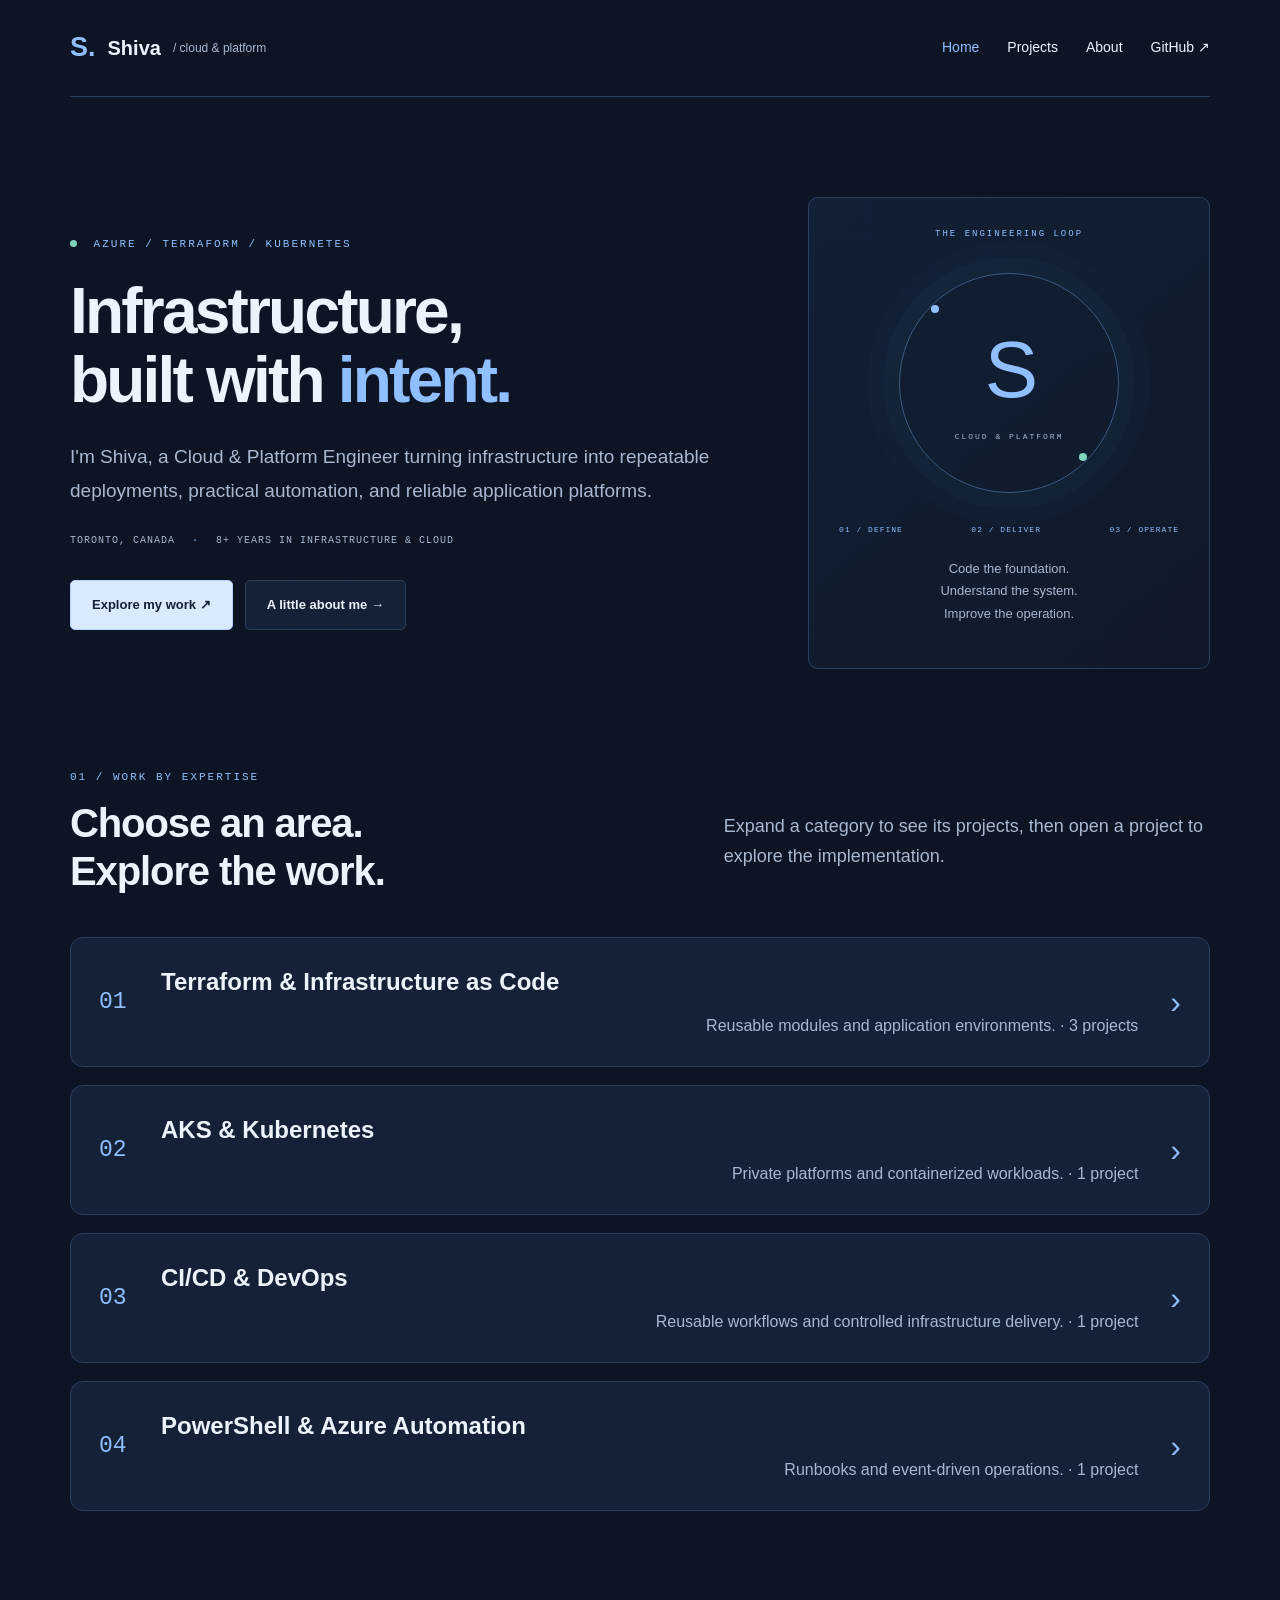
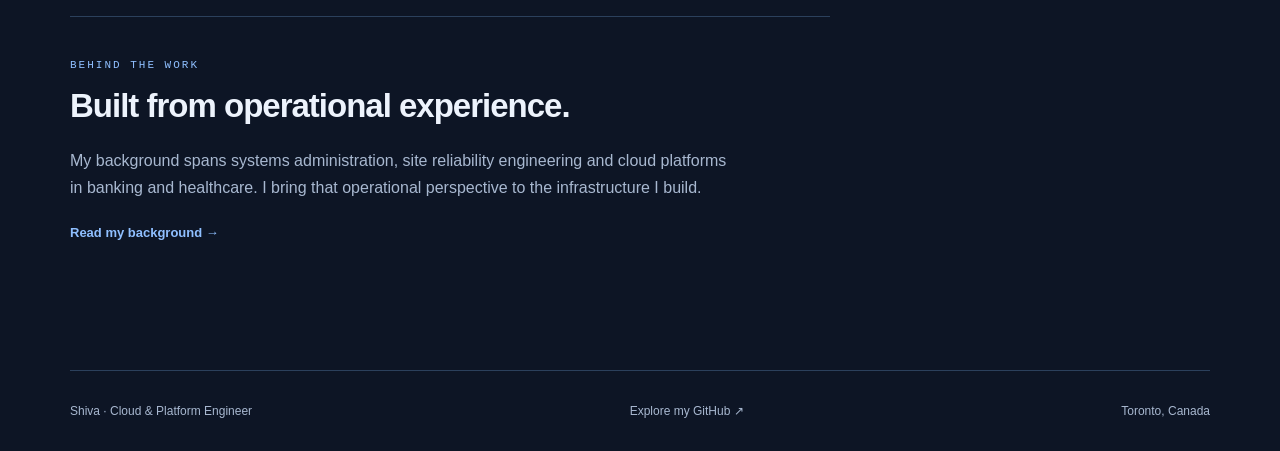
==== index.html @ f5b9aa0a "upload the portfolio" ====
<!doctype html><html lang="en"><head><meta charset="utf-8"><meta name="viewport" content="width=device-width,initial-scale=1"><meta name="description" content="Shiva — Cloud and Platform Engineer. Azure, Terraform, Kubernetes and infrastructure automation projects."><title>Cloud & Platform Engineer | Shiva</title><link rel="stylesheet" href="style.css"></head><body class="home-dark"><a class="skip" href="#main">Skip to content</a><header><a class="brand" href="index.html"><span class="mark">S.</span> Shiva<span class="brand-sub"> / cloud & platform</span></a><nav aria-label="Main navigation"><a aria-current="page" href="index.html">Home</a><a  href="projects.html">Projects</a><a  href="about.html">About</a><a href="https://github.com/shivakpkp">GitHub ↗</a></nav></header><main id="main"><section class="hero"><div><div class="eyebrow"><span class="dot"></span> AZURE / TERRAFORM / KUBERNETES</div><h1>Infrastructure,<br>built with <em>intent.</em></h1><p class="lead">I'm Shiva, a Cloud & Platform Engineer turning infrastructure into repeatable deployments, practical automation, and reliable application platforms.</p><p class="meta">TORONTO, CANADA <span>·</span> 8+ YEARS IN INFRASTRUCTURE & CLOUD</p><div class="actions"><a class="button" href="#work">Explore my work ↗</a><a class="button secondary" href="about.html">A little about me →</a></div></div><aside class="blueprint" aria-label="Engineering focus: define, deliver, operate"><div class="eyebrow">THE ENGINEERING LOOP</div><div class="orbit"><span class="core">S<span>CLOUD & PLATFORM</span></span></div><div class="steps"><span>01 / DEFINE</span><span>02 / DELIVER</span><span>03 / OPERATE</span></div><p>Code the foundation.<br>Understand the system.<br>Improve the operation.</p></aside></section><section class="expertise" id="work" aria-labelledby="work-title"><div class="expertise-heading"><div><div class="eyebrow">01 / WORK BY EXPERTISE</div><h2 id="work-title">Choose an area.<br>Explore the work.</h2></div><p>Expand a category to see its projects, then open a project to explore the implementation.</p></div><div class="categories"><details class="category"><summary><span class="category-number">01</span><span class="category-label"><strong>Terraform & Infrastructure as Code</strong><span>Reusable modules and application environments. · 3 projects</span></span><span class="category-arrow" aria-hidden="true">›</span></summary><div class="category-projects"><article><div><h3><a href="projects/app-service-sql.html">Application infrastructure with Terraform</a></h3><p>App Service and Azure SQL environments, managed identity and repeatable delivery.</p></div><a class="text-link" href="projects/app-service-sql.html">Read case study ↗</a></article><article><div><h3><a href="https://github.com/shivakpkp/terraform-azure-network">Azure network module</a></h3><p>Reusable VNet, subnet and network security group configuration.</p></div><a class="text-link" href="https://github.com/shivakpkp/terraform-azure-network">View repository ↗</a></article><article><div><h3><a href="https://github.com/shivakpkp/terraform-azure-linux-vm">Azure Linux VM</a></h3><p>Terraform infrastructure with lint and plan workflows.</p></div><a class="text-link" href="https://github.com/shivakpkp/terraform-azure-linux-vm">View repository ↗</a></article></div></details><details class="category"><summary><span class="category-number">02</span><span class="category-label"><strong>AKS & Kubernetes</strong><span>Private platforms and containerized workloads. · 1 project</span></span><span class="category-arrow" aria-hidden="true">›</span></summary><div class="category-projects"><article><div><h3><a href="projects/aks-platform.html">Private AKS application platform</a></h3><p>Private AKS, container delivery, hybrid connectivity and role-based access.</p></div><a class="text-link" href="projects/aks-platform.html">Read case study ↗</a></article></div></details><details class="category"><summary><span class="category-number">03</span><span class="category-label"><strong>CI/CD & DevOps</strong><span>Reusable workflows and controlled infrastructure delivery. · 1 project</span></span><span class="category-arrow" aria-hidden="true">›</span></summary><div class="category-projects"><article><div><h3><a href="projects/terraform-actions.html">Reusable Terraform delivery</a></h3><p>Shared setup, plan, apply and destroy-planning composite actions.</p></div><a class="text-link" href="projects/terraform-actions.html">Explore project ↗</a></article></div></details><details class="category"><summary><span class="category-number">04</span><span class="category-label"><strong>PowerShell & Azure Automation</strong><span>Runbooks and event-driven operations. · 1 project</span></span><span class="category-arrow" aria-hidden="true">›</span></summary><div class="category-projects"><article><div><h3><a href="projects/app-service-scaling.html">App Service Plan scaling automation</a></h3><p>Azure Monitor alerts and PowerShell runbooks for capacity changes.</p></div><a class="text-link" href="projects/app-service-scaling.html">Explore project ↗</a></article></div></details></div></section><section class="closing"><div class="eyebrow">BEHIND THE WORK</div><h2>Built from operational experience.</h2><p>My background spans systems administration, site reliability engineering and cloud platforms in banking and healthcare. I bring that operational perspective to the infrastructure I build.</p><a class="text-link" href="about.html">Read my background →</a></section></main><footer><span>Shiva · Cloud & Platform Engineer</span><a href="https://github.com/shivakpkp">Explore my GitHub ↗</a><span>Toronto, Canada</span></footer></body></html>
---- style.css ----
:root{--bg:#0d1525;--panel:#142137;--ink:#edf3fc;--muted:#a8b8d0;--blue:#8fbfff;--line:#26364d}*{box-sizing:border-box}html{scroll-behavior:smooth}body{margin:0;background:var(--bg);color:var(--ink);font-family:Arial,Helvetica,sans-serif;line-height:1.7}body:before{content:"";position:fixed;inset:0;z-index:-1;background-image:linear-gradient(#729be805 1px,transparent 1px),linear-gradient(90deg,#729be805 1px,transparent 1px);background-size:58px 58px}a{color:inherit;text-decoration:none}a:hover{color:var(--blue)}a:focus-visible,summary:focus-visible{outline:2px solid var(--blue);outline-offset:6px}.skip{position:absolute;left:12px;top:-100px;background:var(--ink);color:var(--bg);padding:12px}.skip:focus{top:8px}header,main,footer{max-width:1140px;margin:auto}header{display:flex;align-items:center;justify-content:space-between;padding:25px 0;border-bottom:1px solid var(--line)}.brand{font-size:20px;font-weight:bold;display:flex;align-items:center;gap:12px}.mark{color:var(--blue);font-size:27px}.brand-sub{font-size:12px;color:var(--muted);font-weight:normal}nav{display:flex;gap:28px;font-size:14px}nav a[aria-current]{color:var(--blue)}.hero{display:grid;grid-template-columns:1.65fr 1fr;gap:75px;align-items:center;padding:100px 0 85px}.eyebrow{font:11px/1.5 monospace;letter-spacing:2px;color:var(--blue)}.dot{display:inline-block;width:7px;height:7px;background:#80d5bc;border-radius:50%;margin-right:8px}h1{font-size:64px;line-height:1.08;letter-spacing:-2.8px;margin:25px 0}em{font-style:normal;color:var(--blue)}.lead{font-size:19px;line-height:1.75;color:var(--muted);max-width:720px}p{color:var(--muted)}.meta{font:10px/1.8 monospace;letter-spacing:1px;margin:25px 0}.meta span{padding:0 10px;color:var(--blue)}.actions{display:flex;gap:12px;margin-top:30px;flex-wrap:wrap}.button{display:inline-block;padding:13px 21px;border:1px solid #b5cfff;border-radius:5px;background:#dbe9ff;color:#142137;font-size:13px;font-weight:bold}.button:hover{background:#fff;color:#142137}.secondary{background:var(--panel);color:var(--ink);border-color:var(--line)}.blueprint{padding:30px;border:1px solid var(--line);border-radius:10px;background:linear-gradient(140deg,#16284299,#111c2d99);text-align:center}.blueprint .eyebrow{font-size:9px}.orbit{width:220px;height:220px;border:1px solid #3c5b81;border-radius:50%;margin:32px auto;display:grid;place-items:center;position:relative;box-shadow:0 0 0 16px #7bafff05,0 0 0 32px #7bafff03}.orbit:before,.orbit:after{content:"";position:absolute;background:var(--blue);width:8px;height:8px;border-radius:50%;left:31px;top:31px}.orbit:after{left:auto;top:auto;right:31px;bottom:31px;background:#80d5bc}.core{font-size:80px;line-height:1.1;color:var(--blue);letter-spacing:-5px}.core span{display:block;font:8px monospace;letter-spacing:2px;margin-top:18px;color:var(--muted)}.steps{display:flex;justify-content:space-between;font:8px monospace;color:var(--blue);letter-spacing:1px}.blueprint p{font-size:13px;margin-top:24px}.focus{display:grid;grid-template-columns:repeat(3,1fr);border-top:1px solid var(--line);border-bottom:1px solid var(--line);padding:32px 0;gap:40px;margin-bottom:85px}.focus h3{font-size:18px;margin:12px 0 8px}.focus p{font-size:14px;margin:0}.section-title{display:flex;justify-content:space-between;align-items:end;margin-bottom:30px}h2{font-size:33px;line-height:1.2;letter-spacing:-1px;margin:12px 0 22px}.text-link{font-size:13px;font-weight:bold;color:var(--blue)}.grid{display:grid;grid-template-columns:1fr 1fr;gap:22px}.project{position:relative;padding:30px;background:var(--panel);border:1px solid var(--line);border-radius:7px}.project .eyebrow{font-size:9px}.kind{font:10px monospace;color:var(--muted);margin-top:10px}.project h3{font-size:25px;line-height:1.3;letter-spacing:-.5px;margin:22px 0 15px;max-width:400px}.project h3 span{color:var(--blue)}.project p{font-size:15px;min-height:76px}.repo{margin-left:24px;font-size:12px;color:var(--muted)}.closing{margin:85px 0;padding:40px 0;border-top:1px solid var(--line);max-width:760px}.closing p{max-width:660px}.page-intro{padding:80px 0 45px}.page-intro h1{max-width:850px}.page-intro+.grid{margin-bottom:80px}details{padding:24px 0;border-top:1px solid var(--line)}summary{font-size:21px;cursor:pointer}summary span{float:right;font:12px monospace;color:var(--muted);padding-top:7px}details p{max-width:700px}.case-head{padding:60px 0 40px;border-bottom:1px solid var(--line)}.case-head .eyebrow{margin-top:40px}.case-head h1{max-width:850px;font-size:54px}.tags{display:flex;gap:9px;flex-wrap:wrap;margin:24px 0}.tags span{font:11px monospace;color:var(--blue);border:1px solid var(--line);background:var(--panel);padding:8px 12px;border-radius:3px}.case-layout{display:grid;grid-template-columns:2fr 1fr;gap:80px;margin:35px 0 80px}.case-section{margin-bottom:40px}.case-section p{font-size:17px;line-height:1.9}.case-side{align-self:start;padding:28px;background:var(--panel);border:1px solid var(--line);border-radius:6px;margin-top:10px}.case-side p{font-size:14px}.case-side h3{font-size:18px;line-height:1.5}.case-side .button{margin-top:12px}hr{border:0;border-top:1px solid var(--line);margin:26px 0}footer{border-top:1px solid var(--line);display:flex;justify-content:space-between;padding:30px 0;font-size:12px;color:var(--muted);margin-top:65px}@media(max-width:1200px){header,main,footer{margin-left:6%;margin-right:6%}.hero{gap:35px}.orbit{width:185px;height:185px}}@media(max-width:800px){.hero{grid-template-columns:1fr;padding:60px 0;gap:40px}h1{font-size:50px}.blueprint{display:none}.focus{gap:25px}.brand-sub{display:none}.case-layout{grid-template-columns:1fr;gap:10px}.case-head h1{font-size:42px}.case-side{margin-top:0}.project{padding:24px}.grid{gap:16px}.repo{display:block;margin:12px 0 0}nav{gap:18px}}@media(max-width:550px){header{align-items:flex-start;gap:20px;flex-direction:column;padding:20px 0}nav{width:100%;justify-content:space-between;font-size:13px}h1{font-size:43px;letter-spacing:-1.6px}.lead{font-size:17px}.focus,.grid{grid-template-columns:1fr}.focus{margin-bottom:55px}.focus>div{padding-bottom:16px}.section-title{align-items:start;gap:20px}.section-title h2{font-size:29px}.section-title>a{white-space:nowrap;margin-top:26px}.project p{min-height:0}.page-intro{padding-top:50px}summary span{float:none;display:block;margin-left:19px}.case-head h1{font-size:37px}footer{flex-direction:column;gap:12px}.closing{margin:55px 0}.meta{font-size:9px}}

/* Home: expertise accordion, matching the supplied reference. */
.home-light{--bg:#f4f7ff;--panel:#fff;--ink:#172e55;--muted:#526985;--blue:#2561ce;--line:#cfddf5}.home-light:before{display:none}.home-light .blueprint{background:#edf3ff}.home-light .button{background:#235dc5;color:#fff;border-color:#235dc5}.home-light .secondary{background:#fff;color:#172e55;border-color:#cfddf5}.home-light .orbit{border-color:#adc5e8}.expertise{padding:15px 0 20px;scroll-margin-top:30px}.expertise-heading{display:grid;grid-template-columns:1.2fr 1fr;align-items:center;gap:70px;margin-bottom:42px}.expertise-heading h2{font-size:40px;line-height:1.2;margin:14px 0 0;letter-spacing:-1.1px}.expertise-heading p{font-size:18px;line-height:1.65;margin:20px 0 0}.categories{display:grid;gap:18px}.category{border:1px solid #cfddf5;border-radius:13px;background:#fff;padding:0;overflow:hidden}.category summary{list-style:none;display:flex;align-items:center;gap:32px;padding:28px;min-height:120px}.category summary::-webkit-details-marker{display:none}.category summary>span{float:none;padding:0}.category-number{font:23px monospace!important;color:#2561ce!important;flex:0 0 30px}.category-label{flex:1;min-width:0;font-family:Arial,Helvetica,sans-serif!important}.category-label strong{display:block;font-size:24px;line-height:1.35;color:#172e55}.category-label>span{display:block;font:16px/1.6 Arial,Helvetica,sans-serif;color:#526985;margin-top:7px}.category-arrow{font:32px/1 Arial,Helvetica,sans-serif!important;color:#2561ce!important;transition:transform .15s}.category[open] .category-arrow{transform:rotate(90deg)}.category-projects{border-top:1px solid #dfE7f5;margin:0 28px 0 90px;padding:0 0 8px}.category-projects article{display:flex;justify-content:space-between;align-items:center;gap:25px;padding:22px 0}.category-projects article+article{border-top:1px solid #e7edf7}.category-projects h3{font-size:18px;line-height:1.4;margin:0 0 7px}.category-projects p{font-size:14px;max-width:650px;margin:0}.category-projects .text-link{white-space:nowrap}.category summary:hover{background:#f9fbff}.category summary:focus-visible{outline-offset:-5px}@media(max-width:700px){.expertise-heading{grid-template-columns:1fr;gap:0;margin-bottom:28px}.expertise-heading h2{font-size:34px}.expertise-heading p{font-size:16px}.category summary{gap:16px;padding:22px 18px}.category-label strong{font-size:20px}.category-label>span{font-size:14px}.category-number{font-size:19px!important;flex-basis:25px}.category-projects{margin:0 18px;padding-left:0}.category-projects article{align-items:flex-start;flex-direction:column;gap:12px}.category summary span{margin-left:0}.category-label>span{margin-top:7px}}@media(prefers-reduced-motion:reduce){html{scroll-behavior:auto}.category-arrow{transition:none}}

/* Dark home theme */
.home-dark{--bg:#0d1525;--panel:#142137;--ink:#edf3fc;--muted:#a8b8d0;--blue:#8fbfff;--line:#2b405c}.home-dark .category{background:var(--panel);border-color:var(--line)}.home-dark .category-label strong{color:var(--ink)}.home-dark .category-label>span{color:var(--muted)}.home-dark .category-number,.home-dark .category-arrow{color:var(--blue)!important}.home-dark .category-projects,.home-dark .category-projects article+article{border-color:var(--line)}.home-dark .category summary:hover{background:#1b2d47}
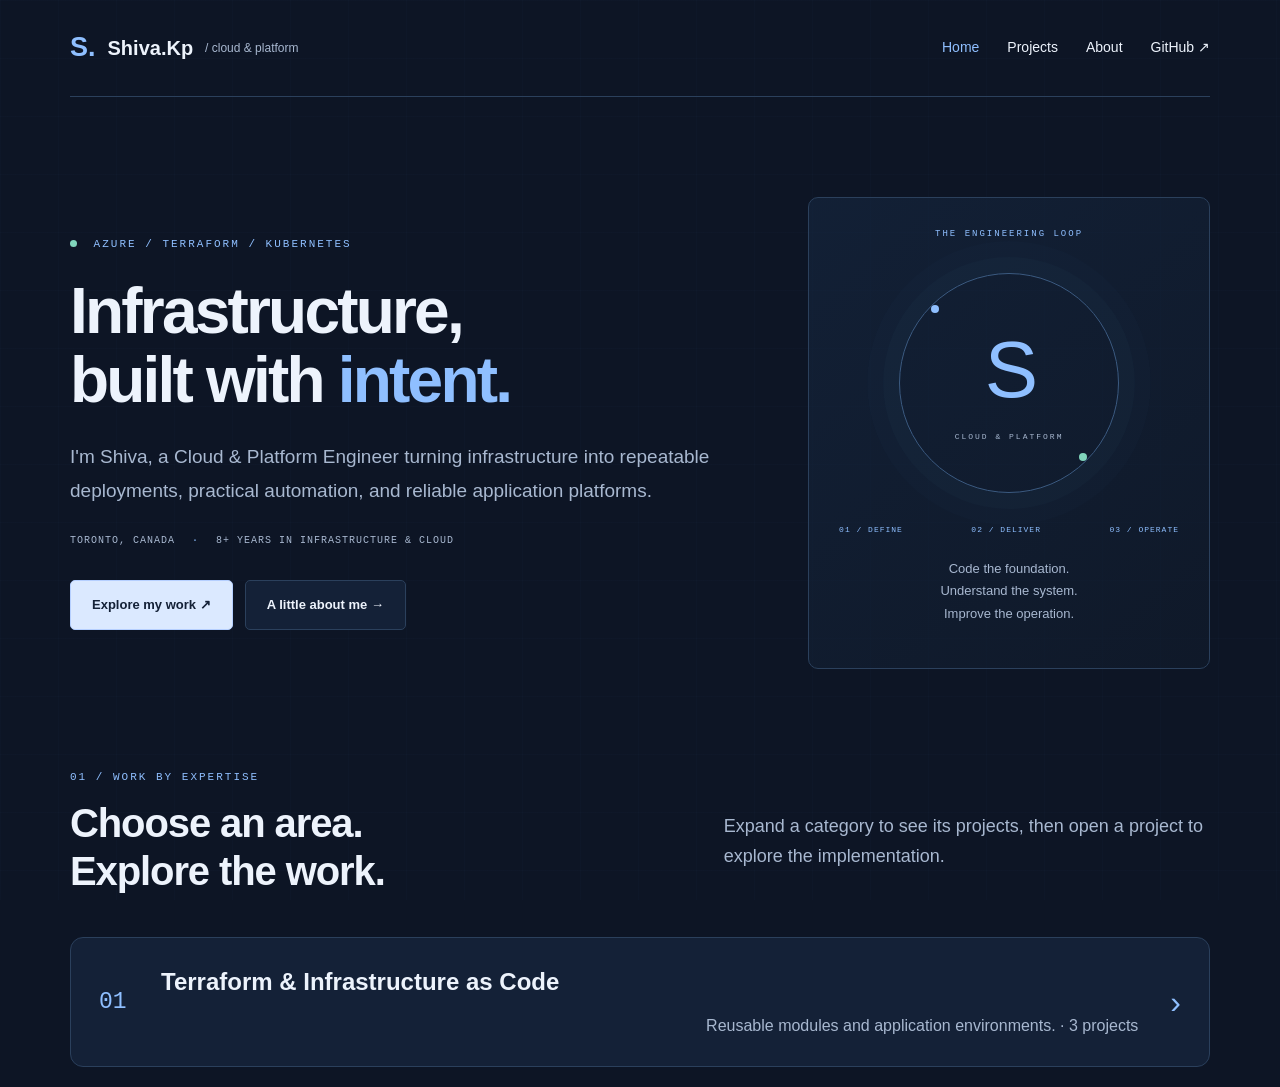
==== commit f3babd79: "Change name" ====
--- a/index.html
+++ b/index.html
@@ -1 +1,116 @@
-<!doctype html><html lang="en"><head><meta charset="utf-8"><meta name="viewport" content="width=device-width,initial-scale=1"><meta name="description" content="Shiva — Cloud and Platform Engineer. Azure, Terraform, Kubernetes and infrastructure automation projects."><title>Cloud & Platform Engineer | Shiva</title><link rel="stylesheet" href="style.css"></head><body class="home-dark"><a class="skip" href="#main">Skip to content</a><header><a class="brand" href="index.html"><span class="mark">S.</span> Shiva<span class="brand-sub"> / cloud & platform</span></a><nav aria-label="Main navigation"><a aria-current="page" href="index.html">Home</a><a  href="projects.html">Projects</a><a  href="about.html">About</a><a href="https://github.com/shivakpkp">GitHub ↗</a></nav></header><main id="main"><section class="hero"><div><div class="eyebrow"><span class="dot"></span> AZURE / TERRAFORM / KUBERNETES</div><h1>Infrastructure,<br>built with <em>intent.</em></h1><p class="lead">I'm Shiva, a Cloud & Platform Engineer turning infrastructure into repeatable deployments, practical automation, and reliable application platforms.</p><p class="meta">TORONTO, CANADA <span>·</span> 8+ YEARS IN INFRASTRUCTURE & CLOUD</p><div class="actions"><a class="button" href="#work">Explore my work ↗</a><a class="button secondary" href="about.html">A little about me →</a></div></div><aside class="blueprint" aria-label="Engineering focus: define, deliver, operate"><div class="eyebrow">THE ENGINEERING LOOP</div><div class="orbit"><span class="core">S<span>CLOUD & PLATFORM</span></span></div><div class="steps"><span>01 / DEFINE</span><span>02 / DELIVER</span><span>03 / OPERATE</span></div><p>Code the foundation.<br>Understand the system.<br>Improve the operation.</p></aside></section><section class="expertise" id="work" aria-labelledby="work-title"><div class="expertise-heading"><div><div class="eyebrow">01 / WORK BY EXPERTISE</div><h2 id="work-title">Choose an area.<br>Explore the work.</h2></div><p>Expand a category to see its projects, then open a project to explore the implementation.</p></div><div class="categories"><details class="category"><summary><span class="category-number">01</span><span class="category-label"><strong>Terraform & Infrastructure as Code</strong><span>Reusable modules and application environments. · 3 projects</span></span><span class="category-arrow" aria-hidden="true">›</span></summary><div class="category-projects"><article><div><h3><a href="projects/app-service-sql.html">Application infrastructure with Terraform</a></h3><p>App Service and Azure SQL environments, managed identity and repeatable delivery.</p></div><a class="text-link" href="projects/app-service-sql.html">Read case study ↗</a></article><article><div><h3><a href="https://github.com/shivakpkp/terraform-azure-network">Azure network module</a></h3><p>Reusable VNet, subnet and network security group configuration.</p></div><a class="text-link" href="https://github.com/shivakpkp/terraform-azure-network">View repository ↗</a></article><article><div><h3><a href="https://github.com/shivakpkp/terraform-azure-linux-vm">Azure Linux VM</a></h3><p>Terraform infrastructure with lint and plan workflows.</p></div><a class="text-link" href="https://github.com/shivakpkp/terraform-azure-linux-vm">View repository ↗</a></article></div></details><details class="category"><summary><span class="category-number">02</span><span class="category-label"><strong>AKS & Kubernetes</strong><span>Private platforms and containerized workloads. · 1 project</span></span><span class="category-arrow" aria-hidden="true">›</span></summary><div class="category-projects"><article><div><h3><a href="projects/aks-platform.html">Private AKS application platform</a></h3><p>Private AKS, container delivery, hybrid connectivity and role-based access.</p></div><a class="text-link" href="projects/aks-platform.html">Read case study ↗</a></article></div></details><details class="category"><summary><span class="category-number">03</span><span class="category-label"><strong>CI/CD & DevOps</strong><span>Reusable workflows and controlled infrastructure delivery. · 1 project</span></span><span class="category-arrow" aria-hidden="true">›</span></summary><div class="category-projects"><article><div><h3><a href="projects/terraform-actions.html">Reusable Terraform delivery</a></h3><p>Shared setup, plan, apply and destroy-planning composite actions.</p></div><a class="text-link" href="projects/terraform-actions.html">Explore project ↗</a></article></div></details><details class="category"><summary><span class="category-number">04</span><span class="category-label"><strong>PowerShell & Azure Automation</strong><span>Runbooks and event-driven operations. · 1 project</span></span><span class="category-arrow" aria-hidden="true">›</span></summary><div class="category-projects"><article><div><h3><a href="projects/app-service-scaling.html">App Service Plan scaling automation</a></h3><p>Azure Monitor alerts and PowerShell runbooks for capacity changes.</p></div><a class="text-link" href="projects/app-service-scaling.html">Explore project ↗</a></article></div></details></div></section><section class="closing"><div class="eyebrow">BEHIND THE WORK</div><h2>Built from operational experience.</h2><p>My background spans systems administration, site reliability engineering and cloud platforms in banking and healthcare. I bring that operational perspective to the infrastructure I build.</p><a class="text-link" href="about.html">Read my background →</a></section></main><footer><span>Shiva · Cloud & Platform Engineer</span><a href="https://github.com/shivakpkp">Explore my GitHub ↗</a><span>Toronto, Canada</span></footer></body></html>+<!doctype html>
+<html lang="en">
+    <head>
+        <meta charset="utf-8">
+        <meta name="viewport" content="width=device-width,initial-scale=1">
+        <meta name="description" content="Shiva — Cloud and Platform Engineer. Azure, Terraform, Kubernetes and infrastructure automation projects.">
+        <title>Cloud & Platform Engineer | Shiva</title>
+        <link rel="stylesheet" href="style.css">
+    </head>
+    <body class="home-dark">
+        <a class="skip" href="#main">Skip to content</a>
+        <header>
+            <a class="brand" href="index.html">
+                <span class="mark">S.</span> Shiva.Kp
+                <span class="brand-sub"> / cloud & platform</span>
+            </a>
+            <nav aria-label="Main navigation">
+                <a aria-current="page" href="index.html">Home</a>
+                <a  href="projects.html">Projects</a>
+                <a  href="about.html">About</a>
+                <a href="https://github.com/shivakpkp">GitHub ↗</a>
+            </nav>
+        </header>
+        <main id="main">
+            <section class="hero">
+                <div>
+                    <div class="eyebrow">
+                        <span class="dot"></span> AZURE / TERRAFORM / KUBERNETES
+                    </div>
+                    <h1>Infrastructure,<br>built with <em>intent.</em></h1>
+                    <p class="lead">I'm Shiva, a Cloud & Platform Engineer turning infrastructure into repeatable deployments, practical automation, and reliable application platforms.</p>
+                    <p class="meta">TORONTO, CANADA <span>·</span> 8+ YEARS IN INFRASTRUCTURE & CLOUD</p>
+                    <div class="actions">
+                        <a class="button" href="#work">Explore my work ↗</a>
+                        <a class="button secondary" href="about.html">A little about me →</a>
+                    </div>
+                </div>
+                <aside class="blueprint" aria-label="Engineering focus: define, deliver, operate">
+                    <div class="eyebrow">THE ENGINEERING LOOP</div>
+                    <div class="orbit"><span class="core">S<span>CLOUD & PLATFORM</span></span></div>
+                    <div class="steps"><span>01 / DEFINE</span><span>02 / DELIVER</span><span>03 / OPERATE</span></div>
+                    <p>Code the foundation.<br>Understand the system.<br>Improve the operation.</p>
+                </aside>
+            </section>
+
+            <section class="expertise" id="work" aria-labelledby="work-title">
+                <div class="expertise-heading">
+                    <div>
+                        <div class="eyebrow">01 / WORK BY EXPERTISE</div>
+                        <h2 id="work-title">Choose an area.<br>Explore the work.</h2>
+                    </div>
+                    <p>Expand a category to see its projects, then open a project to explore the implementation.</p>
+                </div>
+
+                <div class="categories">
+                    <details class="category">
+                        <summary>
+                            <span class="category-number">01</span>
+                            <span class="category-label">
+                                <strong>Terraform & Infrastructure as Code</strong>
+                                <span>Reusable modules and application environments. · 3 projects</span>
+                            </span>
+                            <span class="category-arrow" aria-hidden="true">›</span>
+
+                        </summary>
+
+                        <div class="category-projects">
+
+                            <article>
+
+                                <div>
+
+                                    <h3><a href="projects/app-service-sql.html">Application infrastructure with Terraform</a></h3>
+
+                                    <p>App Service and Azure SQL environments, managed identity and repeatable delivery.</p>
+
+                                </div>
+
+                                <a class="text-link" href="projects/app-service-sql.html">Read case study ↗</a>
+
+                            </article>
+
+                            <article>
+
+                                <div>
+
+                                    <h3><a href="https://github.com/shivakpkp/terraform-azure-network">Azure network module</a></h3>
+
+                                    <p>Reusable VNet, subnet and network security group configuration.</p>
+
+                                </div>
+
+                                <a class="text-link" href="https://github.com/shivakpkp/terraform-azure-network">View repository ↗</a>
+
+                            </article>
+
+                            <article>
+
+                                <div>
+
+                                    <h3><a href="https://github.com/shivakpkp/terraform-azure-linux-vm">Azure Linux VM</a></h3>
+
+                                    <p>Terraform infrastructure with lint and plan workflows.</p>
+
+                                </div>
+
+                                <a class="text-link" href="https://github.com/shivakpkp/terraform-azure-linux-vm">View repository ↗</a>
+
+                            </article>
+
+                        </div>
+
+                    </details>
+
+
+
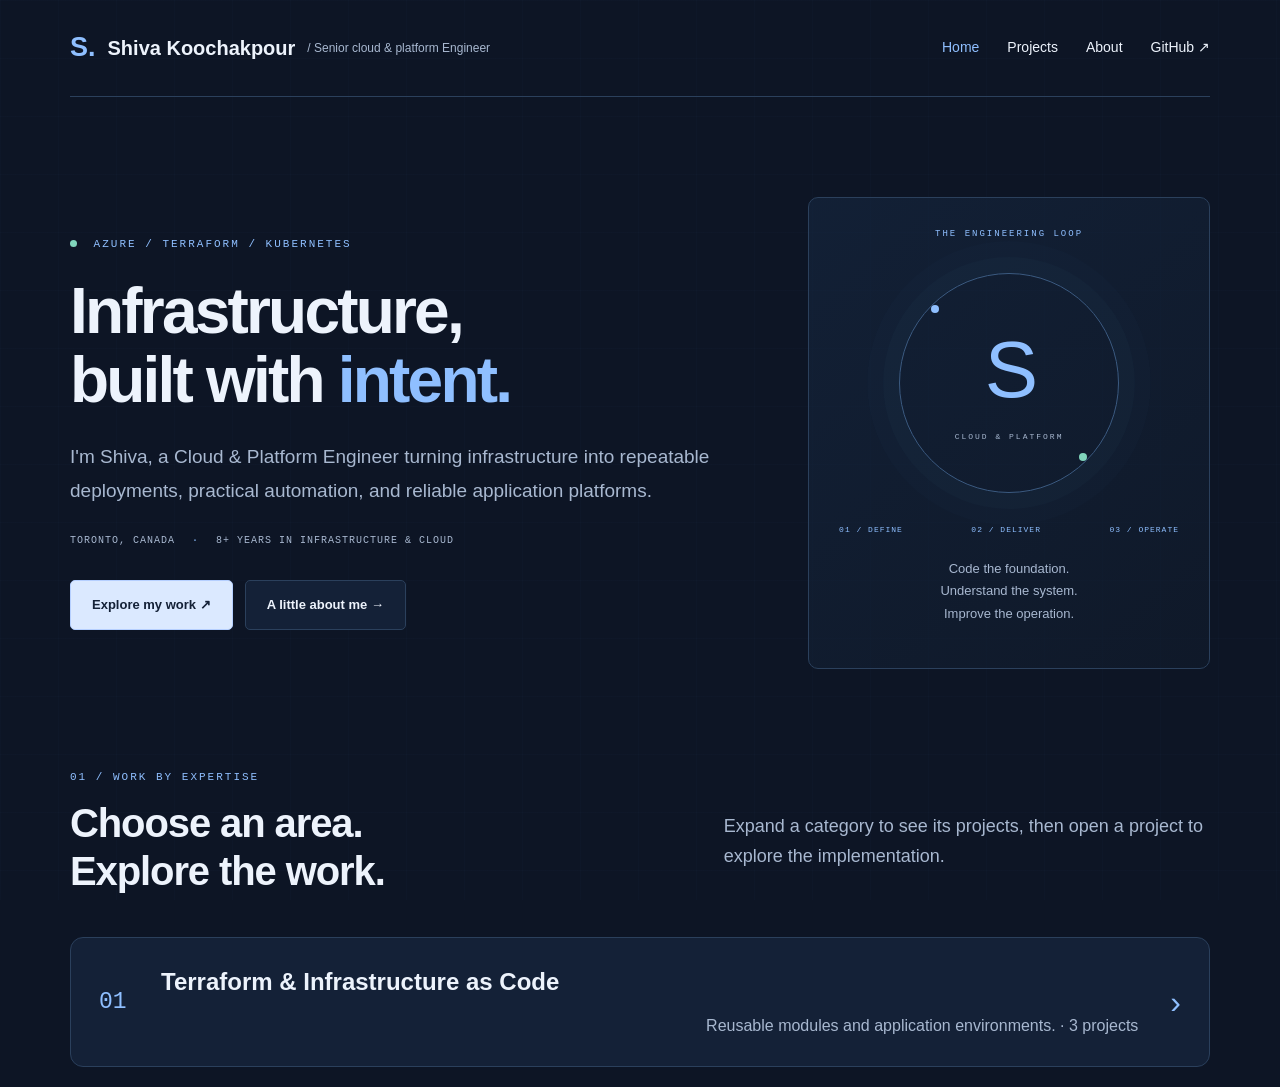
==== commit 93c70147: "Change name" ====
--- a/index.html
+++ b/index.html
@@ -4,15 +4,15 @@
         <meta charset="utf-8">
         <meta name="viewport" content="width=device-width,initial-scale=1">
         <meta name="description" content="Shiva — Cloud and Platform Engineer. Azure, Terraform, Kubernetes and infrastructure automation projects.">
-        <title>Cloud & Platform Engineer | Shiva</title>
+        <title>Cloud & Platform Engineer | Shiva.Kp</title>
         <link rel="stylesheet" href="style.css">
     </head>
     <body class="home-dark">
         <a class="skip" href="#main">Skip to content</a>
         <header>
             <a class="brand" href="index.html">
-                <span class="mark">S.</span> Shiva.Kp
-                <span class="brand-sub"> / cloud & platform</span>
+                <span class="mark">S.</span> Shiva Koochakpour
+                <span class="brand-sub"> / Senior cloud & platform Engineer</span>
             </a>
             <nav aria-label="Main navigation">
                 <a aria-current="page" href="index.html">Home</a>
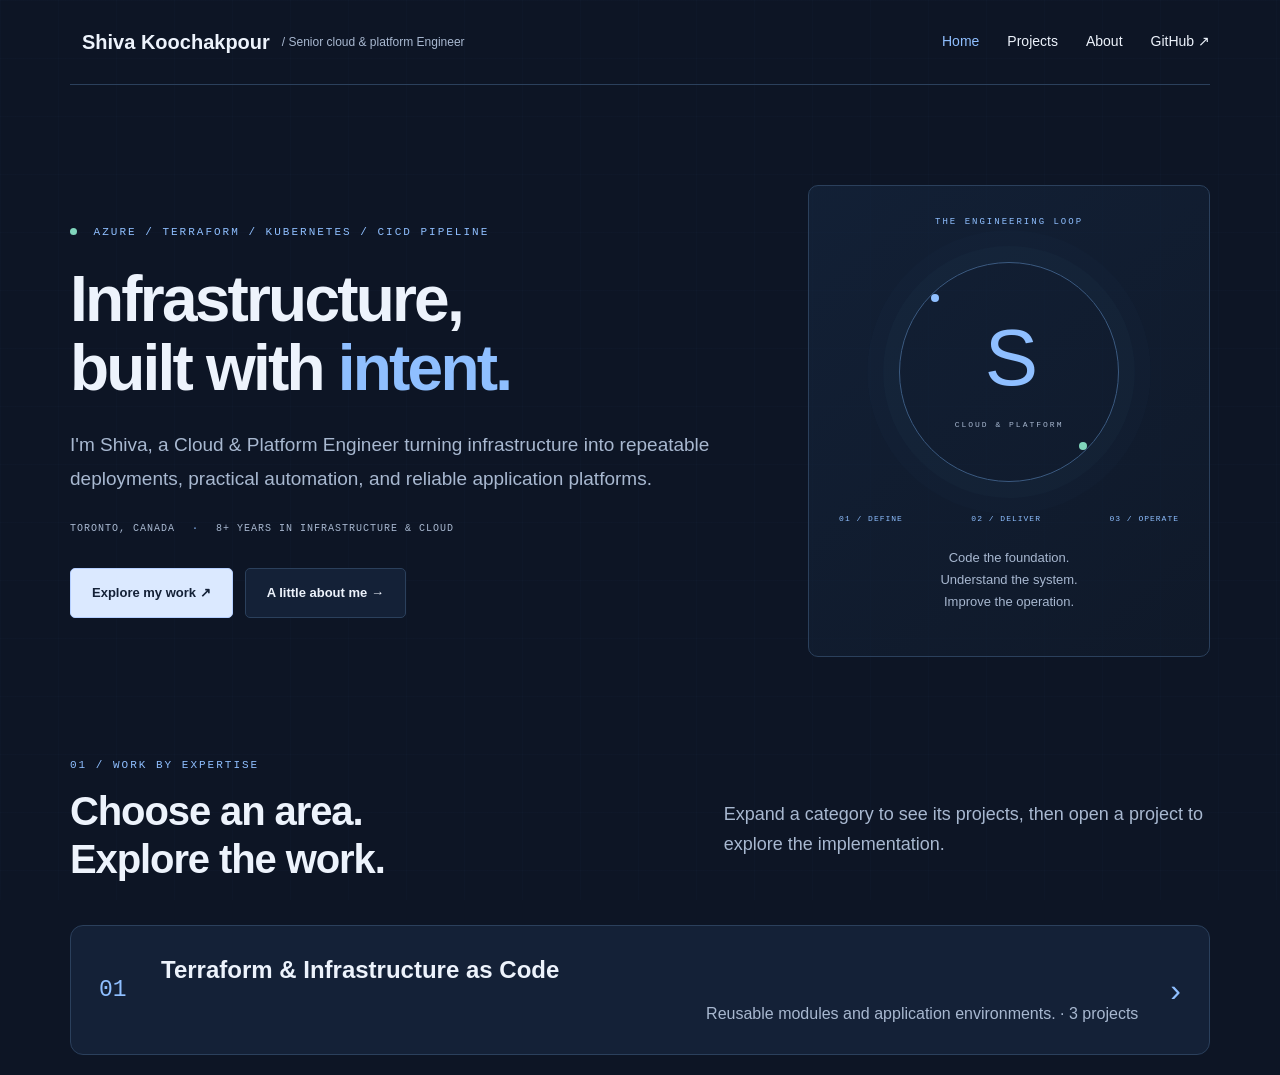
==== commit 5262bec7: "Change some details" ====
--- a/index.html
+++ b/index.html
@@ -11,7 +11,7 @@
         <a class="skip" href="#main">Skip to content</a>
         <header>
             <a class="brand" href="index.html">
-                <span class="mark">S.</span> Shiva Koochakpour
+                <span class="mark"> </span> Shiva Koochakpour
                 <span class="brand-sub"> / Senior cloud & platform Engineer</span>
             </a>
             <nav aria-label="Main navigation">
@@ -25,7 +25,7 @@
             <section class="hero">
                 <div>
                     <div class="eyebrow">
-                        <span class="dot"></span> AZURE / TERRAFORM / KUBERNETES
+                        <span class="dot"></span> AZURE / TERRAFORM / KUBERNETES / CICD PIPELINE
                     </div>
                     <h1>Infrastructure,<br>built with <em>intent.</em></h1>
                     <p class="lead">I'm Shiva, a Cloud & Platform Engineer turning infrastructure into repeatable deployments, practical automation, and reliable application platforms.</p>
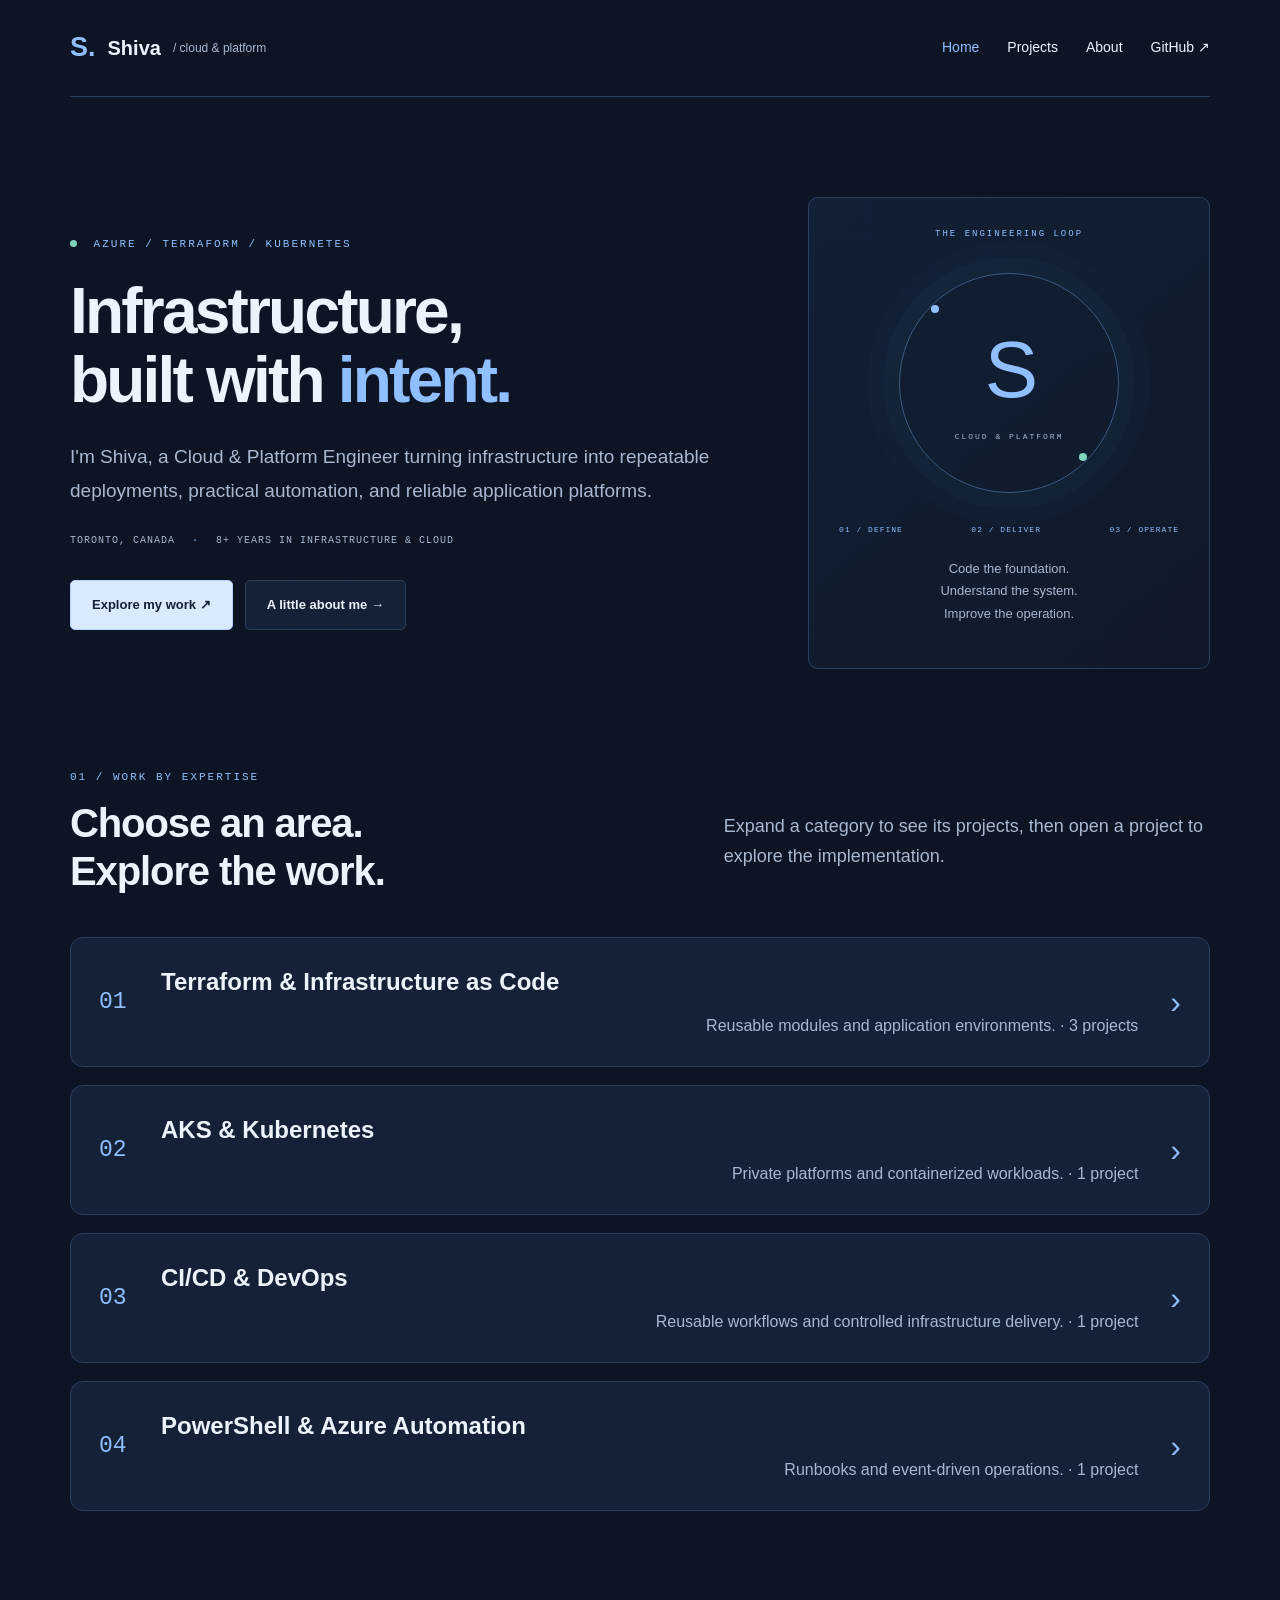
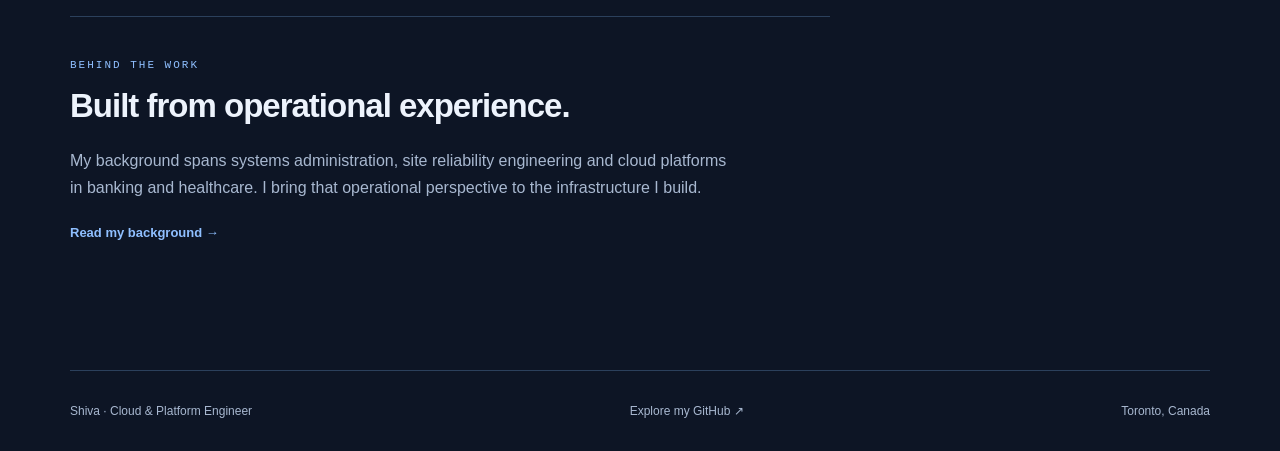
==== commit 8fcac543: "Change code format" ====
--- a/index.html
+++ b/index.html
@@ -1,116 +1,325 @@
-<!doctype html>
+<!DOCTYPE html>
 <html lang="en">
-    <head>
-        <meta charset="utf-8">
-        <meta name="viewport" content="width=device-width,initial-scale=1">
-        <meta name="description" content="Shiva — Cloud and Platform Engineer. Azure, Terraform, Kubernetes and infrastructure automation projects.">
-        <title>Cloud & Platform Engineer | Shiva.Kp</title>
-        <link rel="stylesheet" href="style.css">
-    </head>
-    <body class="home-dark">
-        <a class="skip" href="#main">Skip to content</a>
-        <header>
-            <a class="brand" href="index.html">
-                <span class="mark"> </span> Shiva Koochakpour
-                <span class="brand-sub"> / Senior cloud & platform Engineer</span>
-            </a>
-            <nav aria-label="Main navigation">
-                <a aria-current="page" href="index.html">Home</a>
-                <a  href="projects.html">Projects</a>
-                <a  href="about.html">About</a>
-                <a href="https://github.com/shivakpkp">GitHub ↗</a>
-            </nav>
-        </header>
-        <main id="main">
-            <section class="hero">
-                <div>
-                    <div class="eyebrow">
-                        <span class="dot"></span> AZURE / TERRAFORM / KUBERNETES / CICD PIPELINE
-                    </div>
-                    <h1>Infrastructure,<br>built with <em>intent.</em></h1>
-                    <p class="lead">I'm Shiva, a Cloud & Platform Engineer turning infrastructure into repeatable deployments, practical automation, and reliable application platforms.</p>
-                    <p class="meta">TORONTO, CANADA <span>·</span> 8+ YEARS IN INFRASTRUCTURE & CLOUD</p>
-                    <div class="actions">
-                        <a class="button" href="#work">Explore my work ↗</a>
-                        <a class="button secondary" href="about.html">A little about me →</a>
-                    </div>
-                </div>
-                <aside class="blueprint" aria-label="Engineering focus: define, deliver, operate">
-                    <div class="eyebrow">THE ENGINEERING LOOP</div>
-                    <div class="orbit"><span class="core">S<span>CLOUD & PLATFORM</span></span></div>
-                    <div class="steps"><span>01 / DEFINE</span><span>02 / DELIVER</span><span>03 / OPERATE</span></div>
-                    <p>Code the foundation.<br>Understand the system.<br>Improve the operation.</p>
-                </aside>
-            </section>
+ <head>
+  <meta charset="utf-8"/>
+  <meta content="width=device-width,initial-scale=1" name="viewport"/>
+  <meta content="Shiva — Cloud and Platform Engineer. Azure, Terraform, Kubernetes and infrastructure automation projects." name="description"/>
+  <title>
+   Cloud &amp; Platform Engineer | Shiva
+  </title>
+  <link href="style.css" rel="stylesheet"/>
+ </head>
+ <body class="home-dark">
+  <a class="skip" href="#main">
+   Skip to content
+  </a>
+  <header>
+   <a class="brand" href="index.html">
+    <span class="mark">
+     S.
+    </span>
+    Shiva
+    <span class="brand-sub">
+     / cloud &amp; platform
+    </span>
+   </a>
+   <nav aria-label="Main navigation">
+    <a aria-current="page" href="index.html">
+     Home
+    </a>
+    <a href="projects.html">
+     Projects
+    </a>
+    <a href="about.html">
+     About
+    </a>
+    <a href="https://github.com/shivakpkp">
+     GitHub ↗
+    </a>
+   </nav>
+  </header>
+  <main id="main">
+   <section class="hero">
+    <div>
+     <div class="eyebrow">
+      <span class="dot">
+      </span>
+      AZURE / TERRAFORM / KUBERNETES
+     </div>
+     <h1>
+      Infrastructure,
+      <br/>
+      built with
+      <em>
+       intent.
+      </em>
+     </h1>
+     <p class="lead">
+      I'm Shiva, a Cloud &amp; Platform Engineer turning infrastructure into repeatable deployments, practical automation, and reliable application platforms.
+     </p>
+     <p class="meta">
+      TORONTO, CANADA
+      <span>
+       ·
+      </span>
+      8+ YEARS IN INFRASTRUCTURE &amp; CLOUD
+     </p>
+     <div class="actions">
+      <a class="button" href="#work">
+       Explore my work ↗
+      </a>
+      <a class="button secondary" href="about.html">
+       A little about me →
+      </a>
+     </div>
+    </div>
+    <aside aria-label="Engineering focus: define, deliver, operate" class="blueprint">
+     <div class="eyebrow">
+      THE ENGINEERING LOOP
+     </div>
+     <div class="orbit">
+      <span class="core">
+       S
+       <span>
+        CLOUD &amp; PLATFORM
+       </span>
+      </span>
+     </div>
+     <div class="steps">
+      <span>
+       01 / DEFINE
+      </span>
+      <span>
+       02 / DELIVER
+      </span>
+      <span>
+       03 / OPERATE
+      </span>
+     </div>
+     <p>
+      Code the foundation.
+      <br/>
+      Understand the system.
+      <br/>
+      Improve the operation.
+     </p>
+    </aside>
+   </section>
+   <section aria-labelledby="work-title" class="expertise" id="work">
+    <div class="expertise-heading">
+     <div>
+      <div class="eyebrow">
+       01 / WORK BY EXPERTISE
+      </div>
+      <h2 id="work-title">
+       Choose an area.
+       <br/>
+       Explore the work.
+      </h2>
+     </div>
+     <p>
+      Expand a category to see its projects, then open a project to explore the implementation.
+     </p>
+    </div>
+    <div class="categories">
+     <details class="category">
+      <summary>
+       <span class="category-number">
+        01
+       </span>
+       <span class="category-label">
+        <strong>
+         Terraform &amp; Infrastructure as Code
+        </strong>
+        <span>
+         Reusable modules and application environments. · 3 projects
+        </span>
+       </span>
+       <span aria-hidden="true" class="category-arrow">
+        ›
+       </span>
+      </summary>
+      <div class="category-projects">
+       <article>
+        <div>
+         <h3>
+          <a href="projects/app-service-sql.html">
+           Application infrastructure with Terraform
+          </a>
+         </h3>
+         <p>
+          App Service and Azure SQL environments, managed identity and repeatable delivery.
+         </p>
+        </div>
+        <a class="text-link" href="projects/app-service-sql.html">
+         Read case study ↗
+        </a>
+       </article>
+       <article>
+        <div>
+         <h3>
+          <a href="https://github.com/shivakpkp/terraform-azure-network">
+           Azure network module
+          </a>
+         </h3>
+         <p>
+          Reusable VNet, subnet and network security group configuration.
+         </p>
+        </div>
+        <a class="text-link" href="https://github.com/shivakpkp/terraform-azure-network">
+         View repository ↗
+        </a>
+       </article>
+       <article>
+        <div>
+         <h3>
+          <a href="https://github.com/shivakpkp/terraform-azure-linux-vm">
+           Azure Linux VM
+          </a>
+         </h3>
+         <p>
+          Terraform infrastructure with lint and plan workflows.
+         </p>
+        </div>
+        <a class="text-link" href="https://github.com/shivakpkp/terraform-azure-linux-vm">
+         View repository ↗
+        </a>
+       </article>
+      </div>
+     </details>
+     <details class="category">
+      <summary>
+       <span class="category-number">
+        02
+       </span>
+       <span class="category-label">
+        <strong>
+         AKS &amp; Kubernetes
+        </strong>
+        <span>
+         Private platforms and containerized workloads. · 1 project
+        </span>
+       </span>
+       <span aria-hidden="true" class="category-arrow">
+        ›
+       </span>
+      </summary>
+      <div class="category-projects">
+       <article>
+        <div>
+         <h3>
+          <a href="projects/aks-platform.html">
+           Private AKS application platform
+          </a>
+         </h3>
+         <p>
+          Private AKS, container delivery, hybrid connectivity and role-based access.
+         </p>
+        </div>
+        <a class="text-link" href="projects/aks-platform.html">
+         Read case study ↗
+        </a>
+       </article>
+      </div>
+     </details>
+     <details class="category">
+      <summary>
+       <span class="category-number">
+        03
+       </span>
+       <span class="category-label">
+        <strong>
+         CI/CD &amp; DevOps
+        </strong>
+        <span>
+         Reusable workflows and controlled infrastructure delivery. · 1 project
+        </span>
+       </span>
+       <span aria-hidden="true" class="category-arrow">
+        ›
+       </span>
+      </summary>
+      <div class="category-projects">
+       <article>
+        <div>
+         <h3>
+          <a href="projects/terraform-actions.html">
+           Reusable Terraform delivery
+          </a>
+         </h3>
+         <p>
+          Shared setup, plan, apply and destroy-planning composite actions.
+         </p>
+        </div>
+        <a class="text-link" href="projects/terraform-actions.html">
+         Explore project ↗
+        </a>
+       </article>
+      </div>
+     </details>
+     <details class="category">
+      <summary>
+       <span class="category-number">
+        04
+       </span>
+       <span class="category-label">
+        <strong>
+         PowerShell &amp; Azure Automation
+        </strong>
+        <span>
+         Runbooks and event-driven operations. · 1 project
+        </span>
+       </span>
+       <span aria-hidden="true" class="category-arrow">
+        ›
+       </span>
+      </summary>
+      <div class="category-projects">
+       <article>
+        <div>
+         <h3>
+          <a href="projects/app-service-scaling.html">
+           App Service Plan scaling automation
+          </a>
+         </h3>
+         <p>
+          Azure Monitor alerts and PowerShell runbooks for capacity changes.
+         </p>
+        </div>
+        <a class="text-link" href="projects/app-service-scaling.html">
+         Explore project ↗
+        </a>
+       </article>
+      </div>
+     </details>
+    </div>
+   </section>
+   <section class="closing">
+    <div class="eyebrow">
+     BEHIND THE WORK
+    </div>
+    <h2>
+     Built from operational experience.
+    </h2>
+    <p>
+     My background spans systems administration, site reliability engineering and cloud platforms in banking and healthcare. I bring that operational perspective to the infrastructure I build.
+    </p>
+    <a class="text-link" href="about.html">
+     Read my background →
+    </a>
+   </section>
+  </main>
+  <footer>
+   <span>
+    Shiva · Cloud &amp; Platform Engineer
+   </span>
+   <a href="https://github.com/shivakpkp">
+    Explore my GitHub ↗
+   </a>
+   <span>
+    Toronto, Canada
+   </span>
+  </footer>
+ </body>
+</html>
 
-            <section class="expertise" id="work" aria-labelledby="work-title">
-                <div class="expertise-heading">
-                    <div>
-                        <div class="eyebrow">01 / WORK BY EXPERTISE</div>
-                        <h2 id="work-title">Choose an area.<br>Explore the work.</h2>
-                    </div>
-                    <p>Expand a category to see its projects, then open a project to explore the implementation.</p>
-                </div>
-
-                <div class="categories">
-                    <details class="category">
-                        <summary>
-                            <span class="category-number">01</span>
-                            <span class="category-label">
-                                <strong>Terraform & Infrastructure as Code</strong>
-                                <span>Reusable modules and application environments. · 3 projects</span>
-                            </span>
-                            <span class="category-arrow" aria-hidden="true">›</span>
-
-                        </summary>
-
-                        <div class="category-projects">
-
-                            <article>
-
-                                <div>
-
-                                    <h3><a href="projects/app-service-sql.html">Application infrastructure with Terraform</a></h3>
-
-                                    <p>App Service and Azure SQL environments, managed identity and repeatable delivery.</p>
-
-                                </div>
-
-                                <a class="text-link" href="projects/app-service-sql.html">Read case study ↗</a>
-
-                            </article>
-
-                            <article>
-
-                                <div>
-
-                                    <h3><a href="https://github.com/shivakpkp/terraform-azure-network">Azure network module</a></h3>
-
-                                    <p>Reusable VNet, subnet and network security group configuration.</p>
-
-                                </div>
-
-                                <a class="text-link" href="https://github.com/shivakpkp/terraform-azure-network">View repository ↗</a>
-
-                            </article>
-
-                            <article>
-
-                                <div>
-
-                                    <h3><a href="https://github.com/shivakpkp/terraform-azure-linux-vm">Azure Linux VM</a></h3>
-
-                                    <p>Terraform infrastructure with lint and plan workflows.</p>
-
-                                </div>
-
-                                <a class="text-link" href="https://github.com/shivakpkp/terraform-azure-linux-vm">View repository ↗</a>
-
-                            </article>
-
-                        </div>
-
-                    </details>
-
-
-
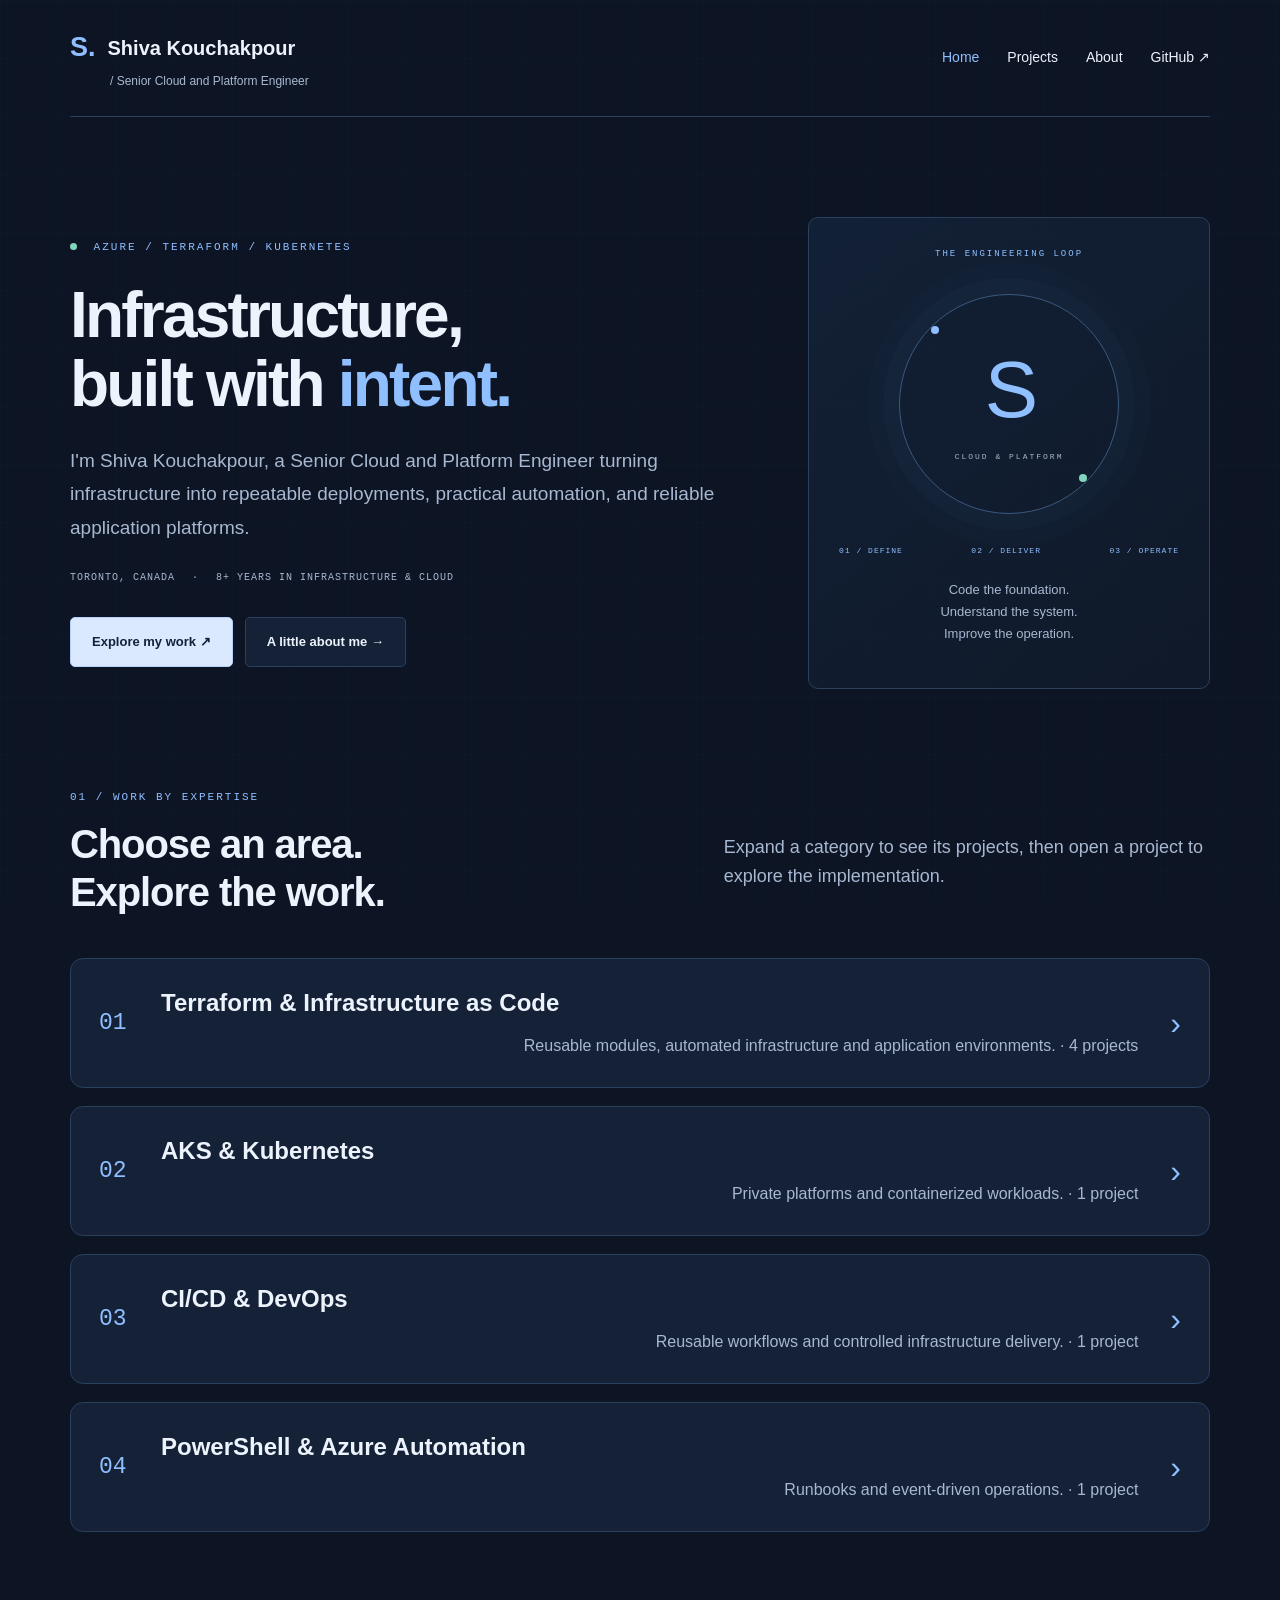
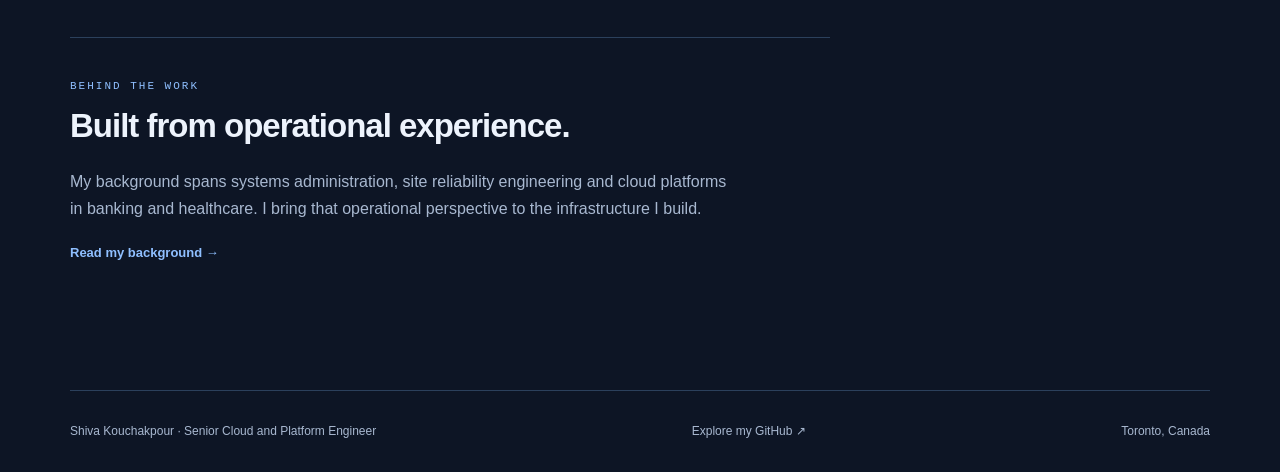
==== commit e2120cc7: "Feature autoscaling under Terraform and update homepage identity" ====
--- a/index.html
+++ b/index.html
@@ -3,11 +3,19 @@
  <head>
   <meta charset="utf-8"/>
   <meta content="width=device-width,initial-scale=1" name="viewport"/>
-  <meta content="Shiva — Cloud and Platform Engineer. Azure, Terraform, Kubernetes and infrastructure automation projects." name="description"/>
+  <meta content="Shiva Kouchakpour — Senior Cloud and Platform Engineer. Azure, Terraform, Kubernetes and infrastructure automation projects." name="description"/>
   <title>
-   Cloud &amp; Platform Engineer | Shiva
+   Shiva Kouchakpour | Senior Cloud and Platform Engineer
   </title>
   <link href="style.css" rel="stylesheet"/>
+  <style>
+   header .brand { flex-wrap: wrap; row-gap: 0; min-width: 0; }
+   header .brand-sub { flex-basis: 100%; padding-left: 40px; }
+   header nav { flex-shrink: 0; }
+   @media (min-width: 551px) and (max-width: 1000px) {
+    header { flex-wrap: wrap; gap: 20px; }
+   }
+  </style>
  </head>
  <body class="home-dark">
   <a class="skip" href="#main">
@@ -18,9 +26,9 @@
     <span class="mark">
      S.
     </span>
-    Shiva
+    Shiva Kouchakpour
     <span class="brand-sub">
-     / cloud &amp; platform
+     / Senior Cloud and Platform Engineer
     </span>
    </a>
    <nav aria-label="Main navigation">
@@ -55,7 +63,7 @@
       </em>
      </h1>
      <p class="lead">
-      I'm Shiva, a Cloud &amp; Platform Engineer turning infrastructure into repeatable deployments, practical automation, and reliable application platforms.
+      I'm Shiva Kouchakpour, a Senior Cloud and Platform Engineer turning infrastructure into repeatable deployments, practical automation, and reliable application platforms.
      </p>
      <p class="meta">
       TORONTO, CANADA
@@ -132,7 +140,7 @@
          Terraform &amp; Infrastructure as Code
         </strong>
         <span>
-         Reusable modules and application environments. · 3 projects
+         Reusable modules, automated infrastructure and application environments. · 4 projects
         </span>
        </span>
        <span aria-hidden="true" class="category-arrow">
@@ -140,6 +148,14 @@
        </span>
       </summary>
       <div class="category-projects">
+       <article>
+        <div>
+         <div class="eyebrow">FEATURED PROJECT</div>
+         <h3><a href="projects/app-service-scaling.html">App Service Plan scaling automation</a></h3>
+         <p>Modular Terraform provisions Azure Automation, runbooks, metric alerts and action groups, supported by remote state, GitHub Actions plan/apply/destroy workflows and Docker-based Python deployment verification.</p>
+        </div>
+        <a class="text-link" href="projects/app-service-scaling.html">Explore project ↗</a>
+       </article>
        <article>
         <div>
          <h3>
@@ -283,7 +299,7 @@
           </a>
          </h3>
          <p>
-          Azure Monitor alerts and PowerShell runbooks for capacity changes.
+          Azure Monitor alerts trigger PowerShell runbooks with cooldowns, tag-based selection and checks for supported SKU transitions.
          </p>
         </div>
         <a class="text-link" href="projects/app-service-scaling.html">
@@ -311,7 +327,7 @@
   </main>
   <footer>
    <span>
-    Shiva · Cloud &amp; Platform Engineer
+    Shiva Kouchakpour · Senior Cloud and Platform Engineer
    </span>
    <a href="https://github.com/shivakpkp">
     Explore my GitHub ↗
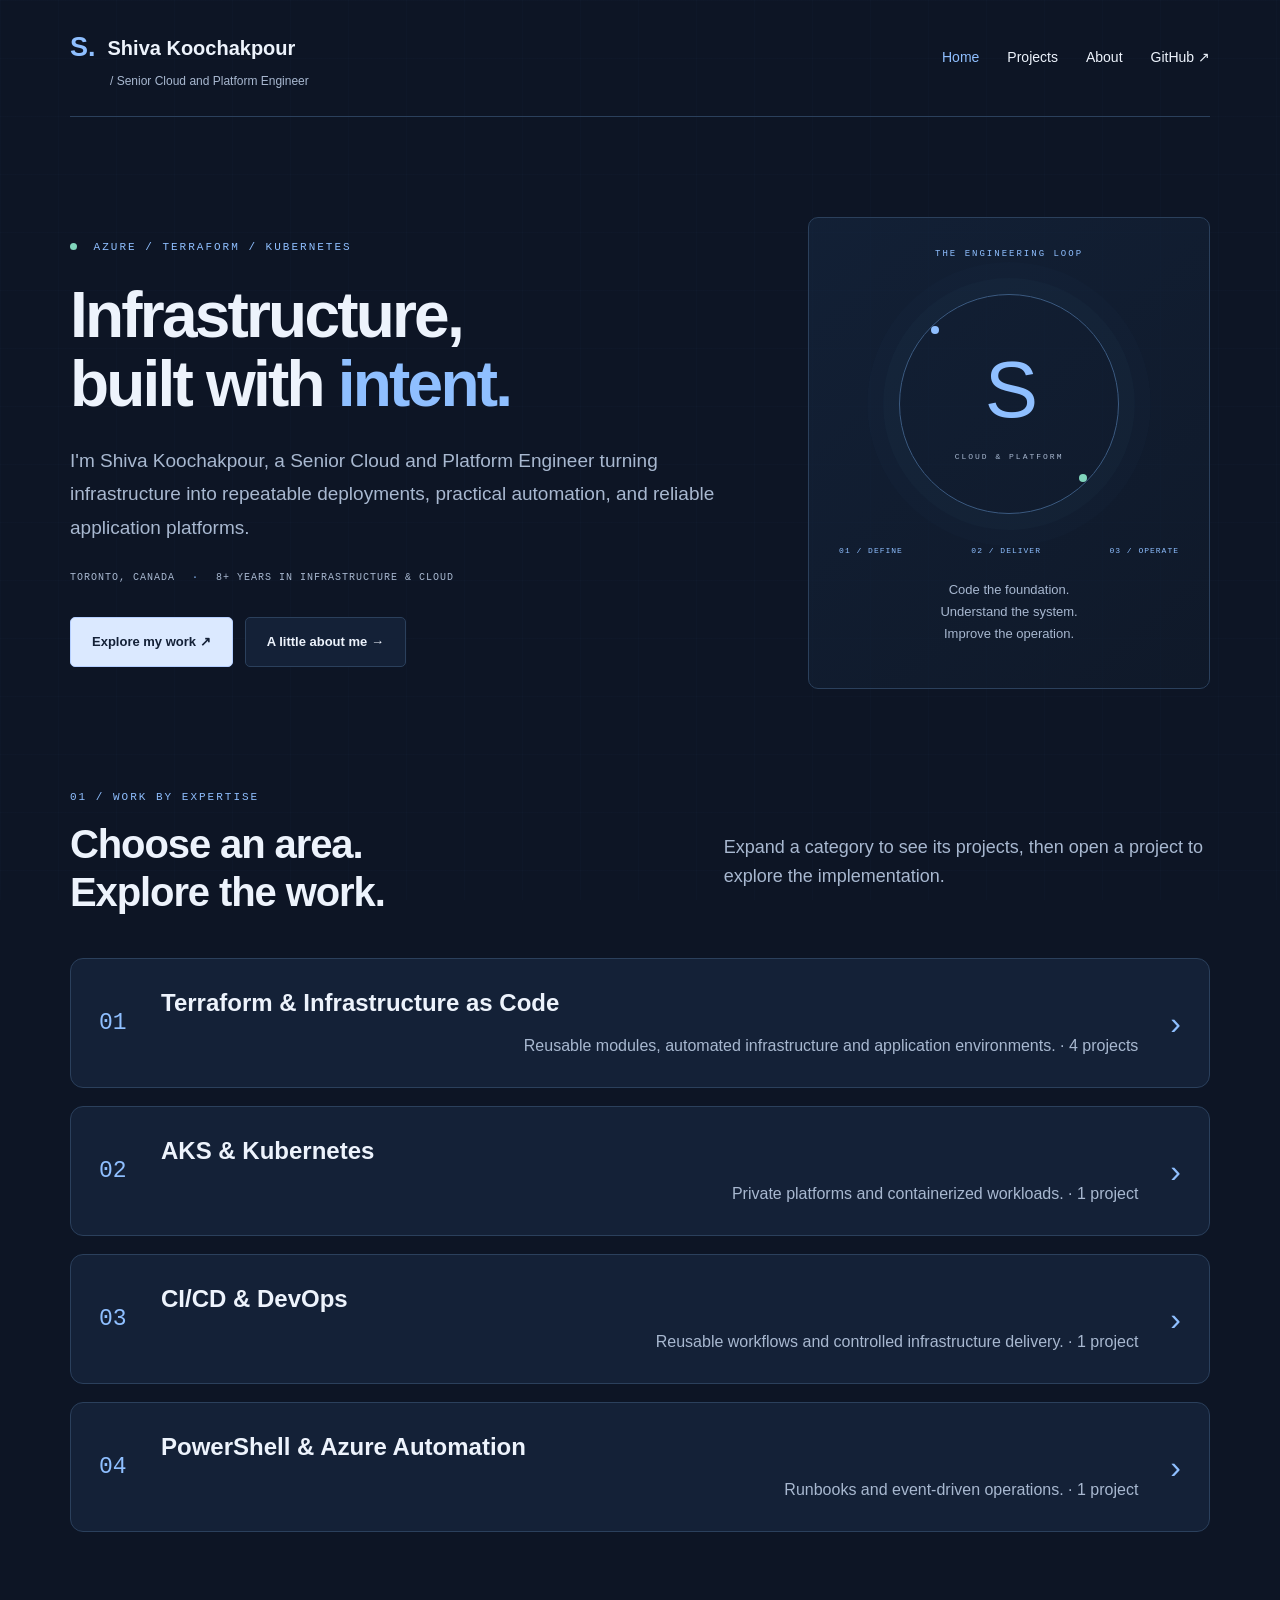
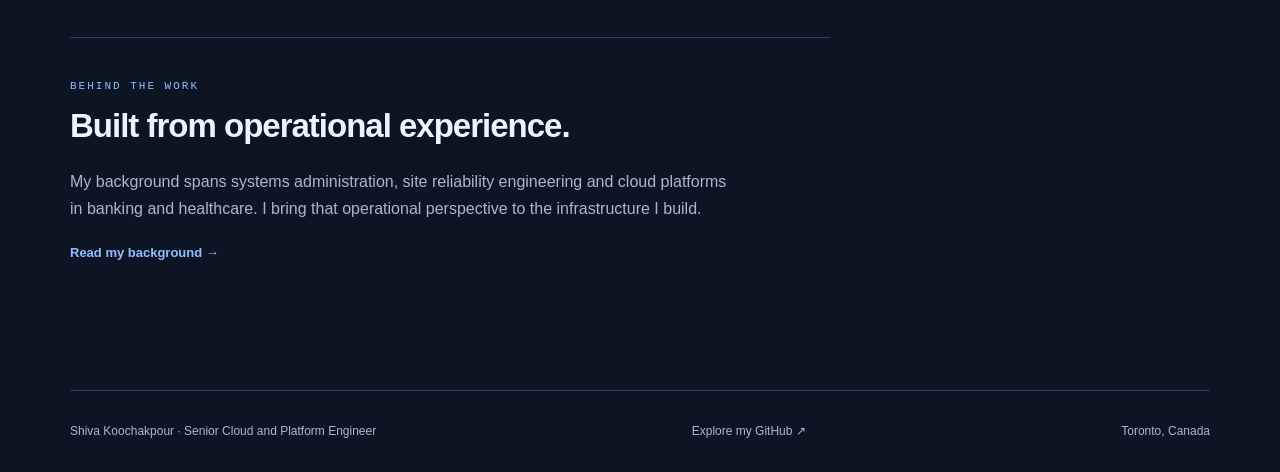
==== commit 713bbcff: "Standardize Shiva Koochakpour name and senior engineering title" ====
--- a/index.html
+++ b/index.html
@@ -3,9 +3,9 @@
  <head>
   <meta charset="utf-8"/>
   <meta content="width=device-width,initial-scale=1" name="viewport"/>
-  <meta content="Shiva Kouchakpour — Senior Cloud and Platform Engineer. Azure, Terraform, Kubernetes and infrastructure automation projects." name="description"/>
+  <meta content="Shiva Koochakpour — Senior Cloud and Platform Engineer. Azure, Terraform, Kubernetes and infrastructure automation projects." name="description"/>
   <title>
-   Shiva Kouchakpour | Senior Cloud and Platform Engineer
+   Shiva Koochakpour | Senior Cloud and Platform Engineer
   </title>
   <link href="style.css" rel="stylesheet"/>
   <style>
@@ -25,9 +25,7 @@
    <a class="brand" href="index.html">
     <span class="mark">
      S.
-    </span>
-    Shiva Kouchakpour
-    <span class="brand-sub">
+    </span> Shiva Koochakpour<span class="brand-sub">
      / Senior Cloud and Platform Engineer
     </span>
    </a>
@@ -63,7 +61,7 @@
       </em>
      </h1>
      <p class="lead">
-      I'm Shiva Kouchakpour, a Senior Cloud and Platform Engineer turning infrastructure into repeatable deployments, practical automation, and reliable application platforms.
+      I'm Shiva Koochakpour, a Senior Cloud and Platform Engineer turning infrastructure into repeatable deployments, practical automation, and reliable application platforms.
      </p>
      <p class="meta">
       TORONTO, CANADA
@@ -327,7 +325,7 @@
   </main>
   <footer>
    <span>
-    Shiva Kouchakpour · Senior Cloud and Platform Engineer
+    Shiva Koochakpour · Senior Cloud and Platform Engineer
    </span>
    <a href="https://github.com/shivakpkp">
     Explore my GitHub ↗
